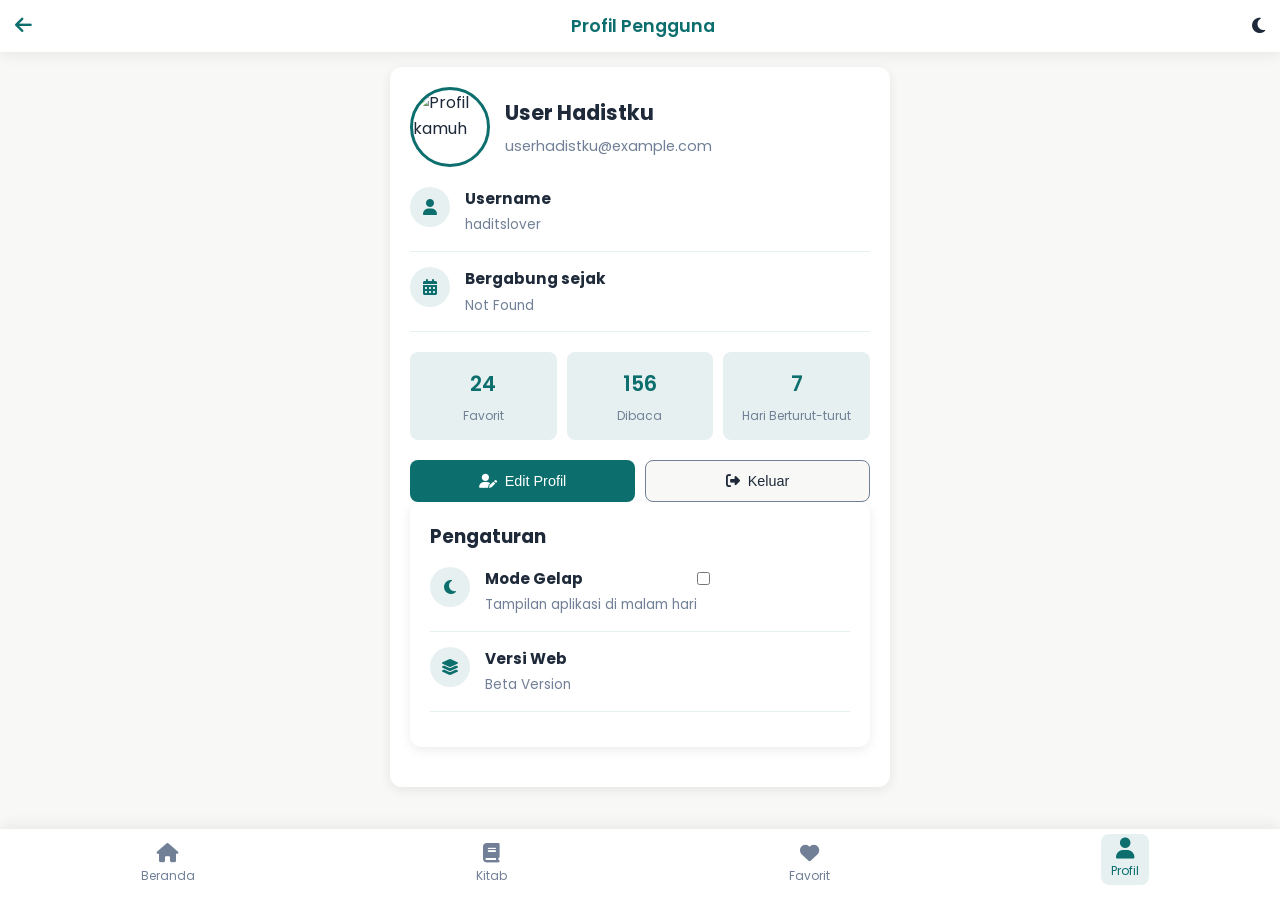
==== profil-hadist.html @ b4632792 "Add files via upload" ====
<!DOCTYPE html>
<html lang="id">
<head>
    <meta charset="UTF-8">
    <meta name="viewport" content="width=device-width, initial-scale=1.0">
    <title>Profil - HaditsKu</title>
    <link rel="stylesheet" href="https://cdnjs.cloudflare.com/ajax/libs/font-awesome/6.4.2/css/all.min.css">
    <link href="https://fonts.googleapis.com/css2?family=Poppins:wght@300;400;500;600;700&family=Amiri:wght@400;700&display=swap" rel="stylesheet">
    <style>
        :root {
            --primary: #0d6e6e;
            --primary-light: rgba(13, 110, 110, 0.1);
            --primary-dark: #0a4f4f;
            --secondary: #d6ccb5;
            --accent: #f5c361;
            --dark: #1e2a3a;
            --light: #f8f8f6;
            --gray: #718096;
            --arabic-font: 'Amiri', serif;
            
            /* Dark mode variables */
            --dark-bg: #121212;
            --dark-card: #1e1e1e;
            --dark-text: #e0e0e0;
            --dark-border: #333;
        }

        * {
            margin: 0;
            padding: 0;
            box-sizing: border-box;
        }

        body {
            font-family: 'Poppins', sans-serif;
            background-color: var(--light);
            color: var(--dark);
            line-height: 1.6;
            padding-bottom: 60px;
            transition: all 0.4s cubic-bezier(0.4, 0, 0.2, 1);
        }

        body.dark-mode {
            background-color: var(--dark-bg);
            color: var(--dark-text);
        }

        /* Header */
        .header {
            display: flex;
            align-items: center;
            padding: 12px 15px;
            background-color: white;
            box-shadow: 0 2px 15px rgba(0,0,0,0.08);
            position: sticky;
            top: 0;
            z-index: 100;
            transition: all 0.4s cubic-bezier(0.4, 0, 0.2, 1);
        }

        body.dark-mode .header {
            background-color: var(--dark-card);
            box-shadow: 0 2px 15px rgba(0,0,0,0.2);
        }

        .back-btn {
            background: none;
            border: none;
            color: var(--primary);
            font-size: 1.2rem;
            margin-right: 10px;
            cursor: pointer;
            transition: transform 0.3s ease;
        }

        .back-btn:hover {
            transform: translateX(-3px);
        }

        .page-title {
            flex: 1;
            text-align: center;
            font-size: 1.1rem;
            font-weight: 600;
            color: var(--primary);
        }

        body.dark-mode .page-title {
            color: var(--secondary);
        }

        .theme-toggle {
            background: none;
            border: none;
            color: var(--dark);
            font-size: 1.1rem;
            margin-left: 8px;
            cursor: pointer;
            transition: all 0.3s ease;
        }

        body.dark-mode .theme-toggle {
            color: var(--dark-text);
        }

        .theme-toggle:hover {
            transform: scale(1.1) rotate(15deg);
            color: var(--accent);
        }

        /* Main Content */
        .main {
            padding: 15px;
            animation: fadeIn 0.6s ease-out;
        }

        @keyframes fadeIn {
            from { opacity: 0; transform: translateY(10px); }
            to { opacity: 1; transform: translateY(0); }
        }

        /* Profile Section */
        .profile-container {
            max-width: 500px;
            margin: 0 auto;
        }

        .profile-card {
            background-color: white;
            border-radius: 12px;
            padding: 20px;
            box-shadow: 0 3px 12px rgba(0,0,0,0.08);
            margin-bottom: 20px;
            transition: all 0.4s cubic-bezier(0.4, 0, 0.2, 1);
        }

        body.dark-mode .profile-card {
            background-color: var(--dark-card);
        }

        .profile-header {
            display: flex;
            align-items: center;
            margin-bottom: 20px;
        }

        .profile-avatar {
            width: 80px;
            height: 80px;
            border-radius: 50%;
            object-fit: cover;
            border: 3px solid var(--primary);
            margin-right: 15px;
        }

        .profile-info h2 {
            font-size: 1.3rem;
            margin-bottom: 5px;
            color: var(--dark);
        }

        body.dark-mode .profile-info h2 {
            color: var(--dark-text);
        }

        .profile-info p {
            color: var(--gray);
            font-size: 0.9rem;
        }

        .profile-details {
            margin-top: 20px;
        }

        .detail-item {
            display: flex;
            margin-bottom: 15px;
            padding-bottom: 15px;
            border-bottom: 1px solid var(--primary-light);
        }

        .detail-icon {
            width: 40px;
            height: 40px;
            background-color: var(--primary-light);
            border-radius: 50%;
            display: flex;
            align-items: center;
            justify-content: center;
            color: var(--primary);
            font-size: 1rem;
            margin-right: 15px;
            flex-shrink: 0;
        }

        .detail-content h3 {
            font-size: 0.95rem;
            margin-bottom: 3px;
            color: var(--dark);
        }

        body.dark-mode .detail-content h3 {
            color: var(--dark-text);
        }

        .detail-content p {
            font-size: 0.85rem;
            color: var(--gray);
        }

        .stats-container {
            display: grid;
            grid-template-columns: repeat(3, 1fr);
            gap: 10px;
            margin-top: 20px;
        }

        .stat-item {
            background-color: var(--primary-light);
            border-radius: 8px;
            padding: 15px;
            text-align: center;
            transition: all 0.3s ease;
        }

        body.dark-mode .stat-item {
            background-color: rgba(13, 110, 110, 0.2);
        }

        .stat-item:hover {
            transform: translateY(-3px);
            box-shadow: 0 5px 15px rgba(0,0,0,0.1);
        }

        .stat-value {
            font-size: 1.3rem;
            font-weight: 600;
            color: var(--primary);
            margin-bottom: 5px;
        }

        .stat-label {
            font-size: 0.75rem;
            color: var(--gray);
        }

        .action-buttons {
            display: grid;
            grid-template-columns: 1fr;
            gap: 10px;
            margin-top: 20px;
        }

        .btn {
            padding: 12px;
            border-radius: 8px;
            border: none;
            font-size: 0.9rem;
            font-weight: 500;
            cursor: pointer;
            display: flex;
            align-items: center;
            justify-content: center;
            gap: 8px;
            transition: all 0.3s ease;
        }

        .btn-primary {
            background-color: var(--primary);
            color: white;
        }

        .btn-primary:hover {
            background-color: var(--primary-dark);
            transform: translateY(-2px);
        }

        .btn-secondary {
            background-color: var(--light);
            color: var(--dark);
            border: 1px solid var(--gray);
        }

        body.dark-mode .btn-secondary {
            background-color: var(--dark-card);
            color: var(--dark-text);
            border-color: var(--dark-border);
        }

        .btn-secondary:hover {
            background-color: var(--primary-light);
            transform: translateY(-2px);
        }

        /* Bottom Navigation */
        .bottom-nav {
            position: fixed;
            bottom: 0;
            left: 0;
            width: 100%;
            background-color: white;
            display: flex;
            justify-content: space-around;
            padding: 10px 0;
            box-shadow: 0 -2px 15px rgba(0,0,0,0.08);
            z-index: 90;
            transform: translateY(0);
            transition: all 0.4s cubic-bezier(0.4, 0, 0.2, 1);
        }

        body.dark-mode .bottom-nav {
            background-color: var(--dark-card);
            box-shadow: 0 -2px 15px rgba(0,0,0,0.2);
        }

        .bottom-nav.hidden {
            transform: translateY(100%);
        }

        .nav-item {
            display: flex;
            flex-direction: column;
            align-items: center;
            text-decoration: none;
            color: var(--gray);
            font-size: 0.75rem;
            padding: 5px 10px;
            border-radius: 8px;
            transition: all 0.3s cubic-bezier(0.4, 0, 0.2, 1);
        }

        .nav-item i {
            font-size: 1.2rem;
            margin-bottom: 3px;
            transition: all 0.3s ease;
        }

        .nav-item.active {
            color: var(--primary);
            background-color: var(--primary-light);
            transform: translateY(-5px);
        }

        .nav-item:not(.active):hover {
            color: var(--primary);
            transform: translateY(-2px);
        }

        .nav-item.active i {
            color: var(--primary);
            transform: scale(1.1);
        }

        /* Responsive */
        @media (min-width: 768px) {
            .action-buttons {
                grid-template-columns: repeat(2, 1fr);
            }
        }
    </style>
</head>
<body>
    <!-- Header -->
    <header class="header">
        <button class="back-btn" onclick="window.history.back()">
            <i class="fas fa-arrow-left"></i>
        </button>
        <div class="page-title">Profil Pengguna</div>
        <button class="theme-toggle" id="themeToggle">
            <i class="fas fa-moon"></i>
        </button>
    </header>

    <!-- Main Content -->
    <main class="main">
        <div class="profile-container">
            <div class="profile-card">
                <div class="profile-header">
                    <img src="https://ui-avatars.com/api/?name=User+Name&background=0d6e6e&color=fff&size=128" alt="Profil kamuh" class="profile-avatar">
                    <div class="profile-info">
                        <h2 id="userName">User Name</h2>
                        <p id="userEmail">user@example.com</p>
                    </div>
                </div>

                <div class="profile-details">
                    <div class="detail-item">
                        <div class="detail-icon">
                            <i class="fas fa-user"></i>
                        </div>
                        <div class="detail-content">
                            <h3>Username</h3>
                            <p id="usernameDetail">haditslover</p>
                        </div>
                    </div>

                    <div class="detail-item">
                        <div class="detail-icon">
                            <i class="fas fa-calendar-alt"></i>
                        </div>
                        <div class="detail-content">
                            <h3>Bergabung sejak</h3>
                            <p id="joinDate">1 Januari 2023</p>
                        </div>
                    </div>

                <div class="stats-container">
                    <div class="stat-item">
                        <div class="stat-value" id="favoriteCount">0</div>
                        <div class="stat-label">Favorit</div>
                    </div>
                    <div class="stat-item">
                        <div class="stat-value" id="readCount">0</div>
                        <div class="stat-label">Dibaca</div>
                    </div>
                    <div class="stat-item">
                        <div class="stat-value" id="streakCount">0</div>
                        <div class="stat-label">Hari Berturut-turut</div>
                    </div>
                </div>

                <div class="action-buttons">
                    <button class="btn btn-primary" id="editProfileBtn">
                        <i class="fas fa-user-edit"></i> Edit Profil
                    </button>
                    <button class="btn btn-secondary" id="logoutBtn">
                        <i class="fas fa-sign-out-alt"></i> Keluar
                    </button>
                </div>
            </div>

            <div class="profile-card">
                <h3 style="margin-bottom: 15px;">Pengaturan</h3>
                
                <div class="detail-item">
                    <div class="detail-icon">
                        <i class="fas fa-moon"></i>
                    </div>
                    <div class="detail-content">
                        <h3>Mode Gelap</h3>
                        <p>Tampilan aplikasi di malam hari</p>
                    </div>
                    <label class="switch">
                        <input type="checkbox" id="darkModeToggle">
                        <span class="slider round"></span>
                    </label>
                </div>

                <div class="detail-item">
                    <div class="detail-icon">
                      <i class="fas fa-layer-group"></i>
                    </div>
                    <div class="detail-content">
                        <h3>Versi Web</h3>
                        <p>Beta Version</p>
                    </div>
                </div>
            </div>
        </div>
    </main>

    <!-- Bottom Navigation -->
    <nav class="bottom-nav" id="bottomNav">
        <a href="index.html" class="nav-item">
            <i class="fas fa-home"></i>
            <span>Beranda</span>
        </a>
        <a href="kitab-hadist.html" class="nav-item">
            <i class="fas fa-book"></i>
            <span>Kitab</span>
        </a>
        <a href="favorite-hadist.html" class="nav-item">
            <i class="fas fa-heart"></i>
            <span>Favorit</span>
        </a>
        <a href="profil-hadist.html" class="nav-item active">
            <i class="fas fa-user"></i>
            <span>Profil</span>
        </a>
    </nav>

    <script>
        // Data Pengguna
        const userData = {
            name: "User Hadistku",
            email: "userhadistku@example.com",
            username: "haditslover",
            joinDate: "Not Found",
            favorites: 24,
            read: 156,
            streak: 7
        };

        // Fungsi untuk mengisi data profil
        function loadProfileData() {
            document.getElementById('userName').textContent = userData.name;
            document.getElementById('userEmail').textContent = userData.email;
            document.getElementById('usernameDetail').textContent = userData.username;
            document.getElementById('joinDate').textContent = userData.joinDate;
            document.getElementById('favoriteCount').textContent = userData.favorites;
            document.getElementById('readCount').textContent = userData.read;
            document.getElementById('streakCount').textContent = userData.streak;
        }

        // Fungsi untuk toggle tema gelap
        function setupThemeToggle() {
            const themeToggle = document.getElementById('themeToggle');
            const darkModeToggle = document.getElementById('darkModeToggle');
            const icon = themeToggle.querySelector('i');
            
            // Check for saved theme preference
            if (localStorage.getItem('theme') === 'dark') {
                document.body.classList.add('dark-mode');
                icon.classList.replace('fa-moon', 'fa-sun');
                darkModeToggle.checked = true;
            }
            
            themeToggle.addEventListener('click', function() {
                toggleDarkMode();
            });

            darkModeToggle.addEventListener('change', function() {
                toggleDarkMode();
            });
        }

        function toggleDarkMode() {
            const icon = document.getElementById('themeToggle').querySelector('i');
            
            document.body.classList.toggle('dark-mode');
            
            if (document.body.classList.contains('dark-mode')) {
                localStorage.setItem('theme', 'dark');
                icon.classList.replace('fa-moon', 'fa-sun');
                document.getElementById('darkModeToggle').checked = true;
            } else {
                localStorage.setItem('theme', 'light');
                icon.classList.replace('fa-sun', 'fa-moon');
                document.getElementById('darkModeToggle').checked = false;
            }
        }

        // Fungsi untuk hide/show footer saat scroll
        function setupScrollBehavior() {
            const bottomNav = document.getElementById('bottomNav');
            let lastScrollPosition = 0;
            let ticking = false;
            
            window.addEventListener('scroll', function() {
                const currentScrollPosition = window.pageYOffset;
                
                if (!ticking) {
                    window.requestAnimationFrame(function() {
                        if (currentScrollPosition > lastScrollPosition && currentScrollPosition > 100) {
                            // Scrolling down
                            bottomNav.classList.add('hidden');
                        } else {
                            // Scrolling up
                            bottomNav.classList.remove('hidden');
                        }
                        lastScrollPosition = currentScrollPosition;
                        ticking = false;
                    });
                    ticking = true;
                }
            });
        }

        // Fungsi untuk bottom navigation
        function setupBottomNav() {
            const navItems = document.querySelectorAll('.nav-item');
            const currentPage = window.location.pathname.split('/').pop() || 'index.html';
            
            navItems.forEach(item => {
                const itemHref = item.getAttribute('href').split('/').pop();
                
                // Set active class based on current page
                if (itemHref === currentPage) {
                    item.classList.add('active');
                } else {
                    item.classList.remove('active');
                }
                
                // Add click animation
                item.addEventListener('click', function(e) {
                    if (!this.classList.contains('active')) {
                        this.style.transform = 'scale(0.9)';
                        setTimeout(() => {
                            this.style.transform = '';
                        }, 200);
                    }
                });
            });
        }

        // Fungsi untuk tombol edit profil
        function setupEditProfile() {
            const editBtn = document.getElementById('editProfileBtn');
            
            editBtn.addEventListener('click', function() {
                // Animasi tombol
                this.style.transform = 'scale(0.95)';
                setTimeout(() => {
                    this.style.transform = '';
                }, 200);
                
                alert('Fitur edit profil akan segera tersedia, tungguin ya!');
            });
        }

        // Fungsi untuk tombol logout
        function setupLogout() {
            const logoutBtn = document.getElementById('logoutBtn');
            
            logoutBtn.addEventListener('click', function() {
                // Animasi tombol
                this.style.transform = 'scale(0.95)';
                setTimeout(() => {
                    this.style.transform = '';
                }, 200);
                
                const confirmLogout = confirm('Yakinih Kamu Mau keluar Dari Sini?');
                if (confirmLogout) {
                    alert('Wlee, kamu belum bisa keluar karena masih versi beta! Tapi santai, kita bakal terus update dan kembangkan fitur baru yang lebih keren buat versi berikutnya. Nikmati dulu yang ada, ya, dan siap-siap untuk sesuatu yang lebih kece di masa depan!');
                    // Redirect ke halaman login
                    window.location.href = 'profil-hadist.html';
                }
            });
        }

        // Inisialisasi saat DOM siap
        document.addEventListener('DOMContentLoaded', function() {
            loadProfileData();
            setupThemeToggle();
            setupScrollBehavior();
            setupBottomNav();
            setupEditProfile();
            setupLogout();
        });
    </script>
</body>
</html>
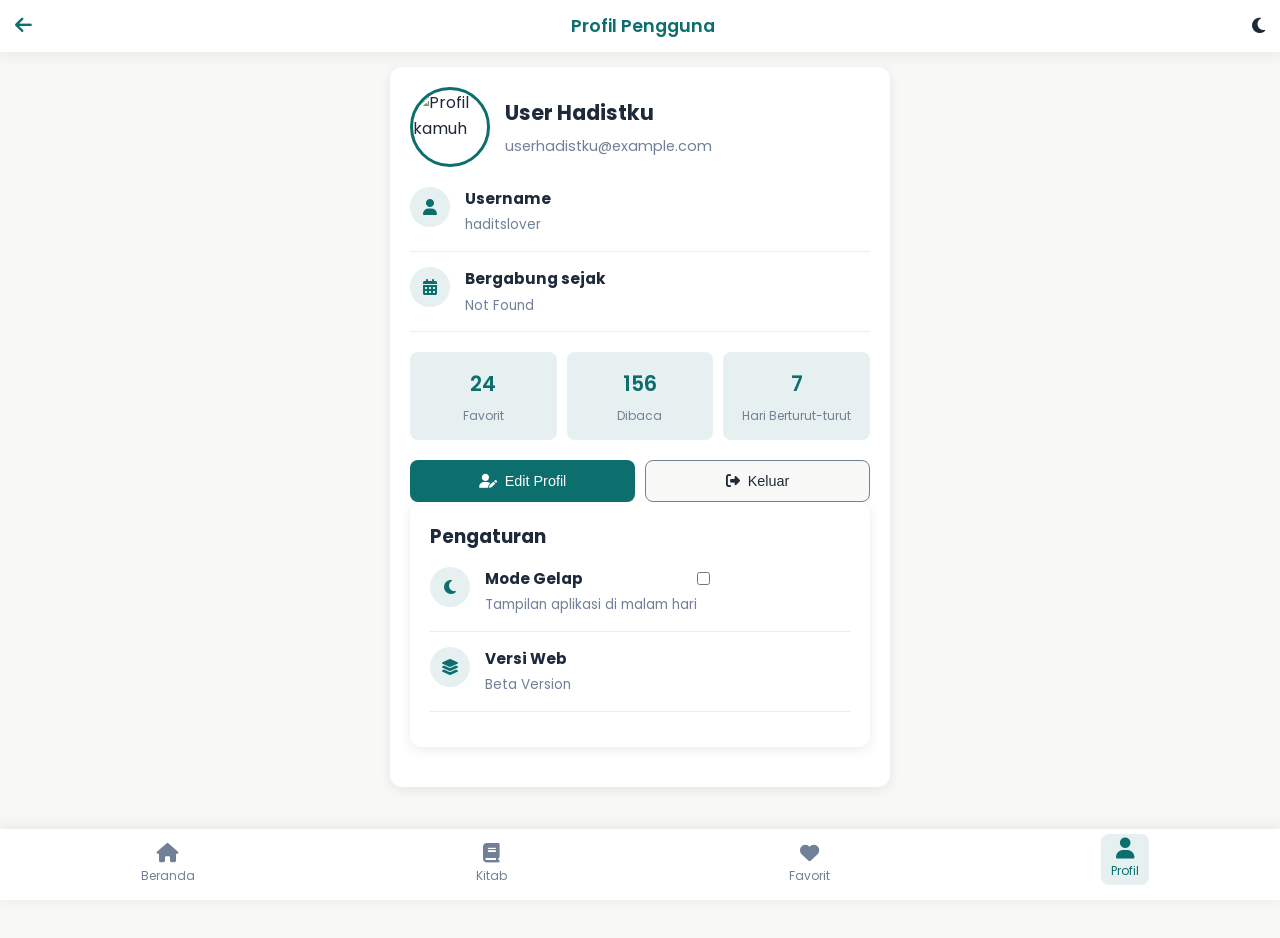
==== commit 0437fad4: "Update profil-hadist.html" ====
--- a/profil-hadist.html
+++ b/profil-hadist.html
@@ -357,6 +357,13 @@
                 grid-template-columns: repeat(2, 1fr);
             }
         }
+        .copyright {
+            text-align: center;
+            padding-top: 2rem;
+            border-top: 1px solid rgba(255, 255, 255, 0.1);
+            font-size: 0.9rem;
+            color: #aaa;
+        }
     </style>
 </head>
 <body>
@@ -458,6 +465,12 @@
             </div>
         </div>
     </main>
+    
+
+    <div class="copyright">
+                <p>&copy; <span id="year"></span>2025 Rizky Mustafa Afrino All rights reserved.</p>
+            </div>
+        </div>
 
     <!-- Bottom Navigation -->
     <nav class="bottom-nav" id="bottomNav">
